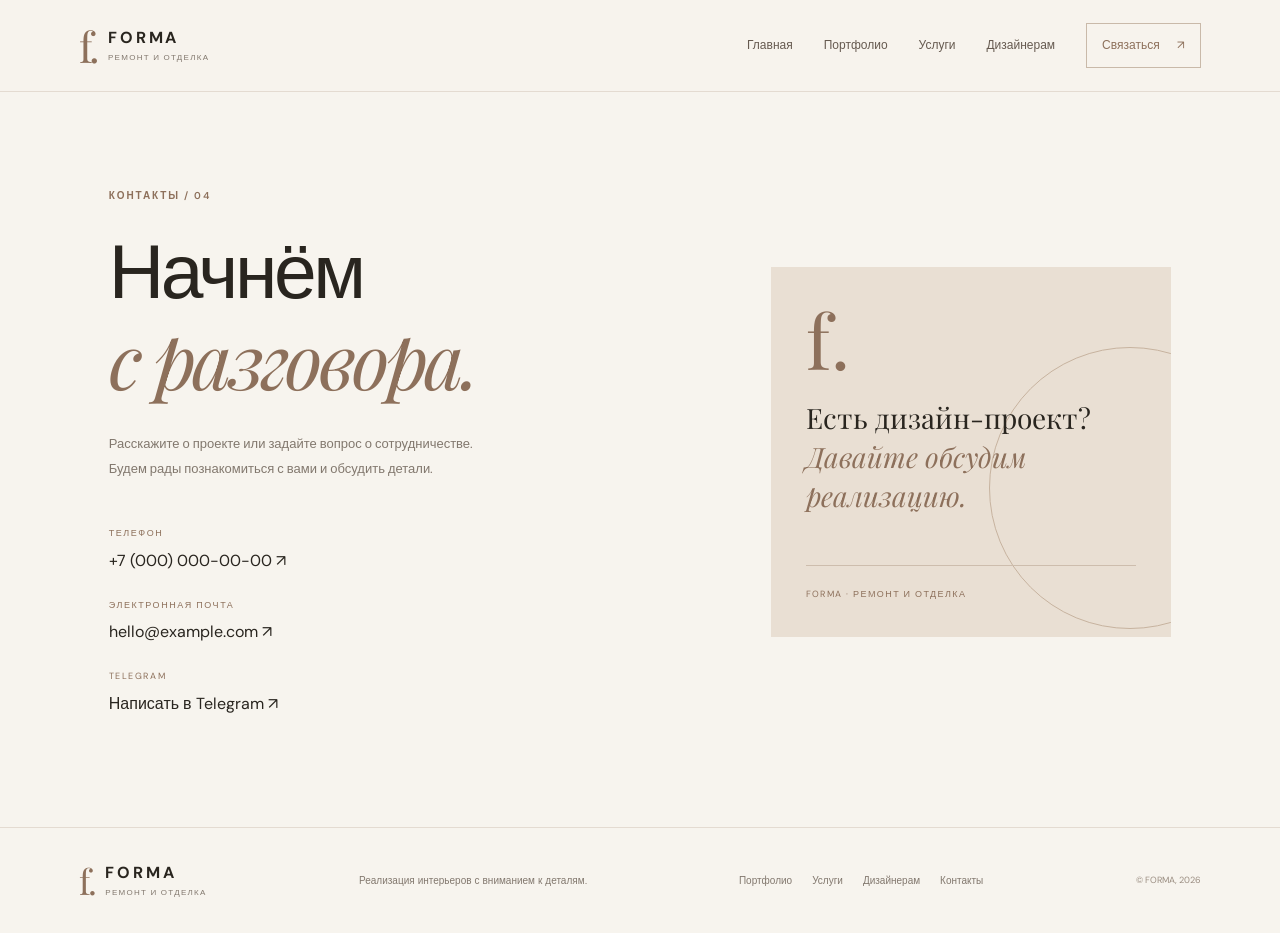
==== contacts.html @ 3640ad29 "Add files via upload" ====
<!doctype html><html lang="ru"><head><meta charset="utf-8"><meta name="viewport" content="width=device-width, initial-scale=1"><title>Контакты — Forma</title><link rel="stylesheet" href="styles.css"></head><body><header class="site-header"><a class="logo" href="index.html"><span class="logo-mark">f.</span><span>FORMA<small>РЕМОНТ И ОТДЕЛКА</small></span></a><button class="menu-toggle" aria-label="Открыть меню" aria-expanded="false">☰</button><nav class="nav"><a href="index.html">Главная</a><a href="portfolio.html">Портфолио</a><a href="services.html">Услуги</a><a href="designers.html">Дизайнерам</a><a class="nav-contact active" href="contacts.html">Связаться <span>↗</span></a></nav></header><main><section class="contact-page section-wrap"><div class="contact-page-copy"><div class="section-kicker">КОНТАКТЫ / 04</div><h1>Начнём<br><em>с разговора.</em></h1><p>Расскажите о проекте или задайте вопрос о сотрудничестве. Будем рады познакомиться с вами и обсудить детали.</p><div class="contact-details"><a href="tel:+70000000000"><span class="contact-label">ТЕЛЕФОН</span><span class="contact-value">+7 (000) 000-00-00 ↗</span></a><a href="mailto:hello@example.com"><span class="contact-label">ЭЛЕКТРОННАЯ ПОЧТА</span><span class="contact-value">hello@example.com ↗</span></a><a href="https://t.me/your_telegram" target="_blank" rel="noopener"><span class="contact-label">TELEGRAM</span><span class="contact-value">Написать в Telegram ↗</span></a></div></div><div class="contact-card"><span class="contact-card-symbol">f.</span><p>Есть дизайн-проект?<br><em>Давайте обсудим реализацию.</em></p><div class="card-line"></div><span class="contact-card-note">FORMA · РЕМОНТ И ОТДЕЛКА</span></div></section></main><footer class="site-footer"><a class="logo logo-footer" href="index.html"><span class="logo-mark">f.</span><span>FORMA<small>РЕМОНТ И ОТДЕЛКА</small></span></a><p>Реализация интерьеров с вниманием к деталям.</p><div class="footer-links"><a href="portfolio.html">Портфолио</a><a href="services.html">Услуги</a><a href="designers.html">Дизайнерам</a><a href="contacts.html">Контакты</a></div><span class="copyright">© FORMA, 2026</span></footer><script src="script.js"></script></body></html>
---- styles.css ----
@import url('https://fonts.googleapis.com/css2?family=DM+Sans:wght@400;500;600;700&family=Playfair+Display:ital,wght@0,400;0,500;1,400;1,500&display=swap');
:root{--cream:#f7f4ee;--paper:#fffdf9;--coffee:#4d3b30;--brown:#8d705b;--taupe:#c7b6a5;--line:#e4dbd1;--ink:#29251f;--muted:#82786e}*{box-sizing:border-box}html{scroll-behavior:smooth}body{margin:0;background:var(--cream);color:var(--ink);font-family:'DM Sans',sans-serif;font-size:15px;line-height:1.7}a{color:inherit;text-decoration:none}.site-header{height:92px;padding:0 6.2%;display:flex;align-items:center;justify-content:space-between;border-bottom:1px solid var(--line);background:rgba(247,244,238,.95);position:relative;z-index:10}.logo{display:flex;align-items:center;gap:12px;font-size:16px;font-weight:700;letter-spacing:.18em;line-height:1.1}.logo-mark{font-family:'Playfair Display',serif;font-size:42px;letter-spacing:-.1em;font-weight:400;color:var(--brown);line-height:1}.logo small{display:block;font-size:8px;letter-spacing:.16em;color:var(--muted);font-weight:500;margin-top:6px}.nav{display:flex;align-items:center;gap:31px;font-size:12px;color:#665a50}.nav a{transition:color .2s}.nav a:hover,.nav a.active{color:var(--brown)}.nav-contact{border:1px solid #c9b9a9;padding:11px 15px}.nav-contact span{margin-left:14px}.menu-toggle{display:none;background:none;border:0;font-size:25px;color:var(--coffee)}.hero{min-height:620px;padding:70px 8.5% 55px;display:grid;grid-template-columns:1fr 1fr;gap:7%;align-items:center}.eyebrow,.section-kicker{font-size:10px;letter-spacing:.19em;color:var(--brown);font-weight:600}.eyebrow{display:flex;align-items:center;gap:10px}.eyebrow span{width:23px;height:1px;background:var(--brown)}h1,h2,h3,p{margin-top:0}h1,h2{font-weight:400;letter-spacing:-.045em;line-height:1.12}h1{font-size:clamp(48px,5.4vw,77px);margin:24px 0}h1 em,h2 em,.contact-value em{font-family:'Playfair Display',serif;font-weight:400;color:var(--brown)}h2{font-size:clamp(34px,4vw,53px);margin:18px 0 25px}h3{font-size:17px;font-weight:500;margin-bottom:5px;letter-spacing:-.02em}.hero-copy{padding:0 0 12px}.hero-text{max-width:440px;color:var(--muted);font-size:14px;line-height:1.9}.hero-actions{display:flex;align-items:center;gap:25px;flex-wrap:wrap;margin-top:31px}.button{display:inline-flex;align-items:center;gap:24px;padding:16px 20px;font-size:11px;letter-spacing:.025em;transition:transform .2s,background .2s}.button:hover{transform:translateY(-2px)}.button span{font-size:16px}.button-dark{background:var(--coffee);color:#fffaf3}.button-dark:hover{background:#392b23}.button-light{background:var(--paper);color:var(--coffee)}.text-link,.underlined-link{font-size:12px;border-bottom:1px solid #b8a391;padding-bottom:6px}.text-link span,.underlined-link span{padding-left:13px;color:var(--brown)}.hero-note{display:flex;align-items:center;gap:13px;margin-top:48px;color:var(--muted);font-size:10px;line-height:1.6}.note-line{height:1px;width:36px;background:var(--taupe)}.hero-visual{position:relative;padding:0 0 35px 25px}.visual-image{height:435px}.image-placeholder{background:linear-gradient(145deg,#e6ddd1,#d2c1ae 55%,#b6a18d);display:flex;align-items:center;justify-content:center;flex-direction:column;gap:9px;text-align:center;color:#725d4c;position:relative;overflow:hidden}.image-placeholder:before,.image-placeholder:after{content:"";position:absolute;border:1px solid rgba(255,255,255,.38);transform:rotate(-15deg);width:65%;height:120%;left:18%;top:-10%}.image-placeholder:after{width:40%;height:90%;left:30%;top:5%;border-color:rgba(95,70,52,.16)}.image-placeholder>*{position:relative;z-index:1}.image-placeholder>span:not(.placeholder-icon){font-size:10px;letter-spacing:.18em;font-weight:600}.image-placeholder small{font-size:10px;opacity:.8}.placeholder-icon{font-size:37px}.visual-caption{display:flex;justify-content:space-between;padding:15px 0;color:var(--muted);font-size:10px}.circle-stamp{position:absolute;right:-18px;top:25px;border-radius:50%;width:100px;height:100px;background:var(--paper);box-shadow:0 6px 30px #59422b15;display:flex;align-items:center;justify-content:center;flex-direction:column;text-align:center;font-size:8px;letter-spacing:.13em;line-height:1.7;color:var(--brown);transform:rotate(8deg)}.circle-stamp b{font-size:17px;font-weight:400}.section-wrap{padding-left:8.5%;padding-right:8.5%}.intro{padding-top:110px;padding-bottom:105px;border-top:1px solid var(--line)}.intro-content{display:grid;grid-template-columns:1fr .75fr;gap:13%;margin-top:25px}.intro-content h2{margin-top:0}.intro-content p{font-size:13px;color:var(--muted);line-height:1.9}.intro-content .underlined-link{display:inline-block;margin-top:13px}.feature-band{background:#e9e0d5;display:grid;grid-template-columns:repeat(4,1fr);padding:35px 8.5%;gap:25px}.feature-band>div{border-right:1px solid #d3c4b5;padding:0 20px;display:flex;align-items:center;gap:17px}.feature-band>div:first-child{padding-left:0}.feature-band>div:last-child{border:0}.feature-symbol{font-family:'Playfair Display',serif;font-size:31px;color:var(--brown)}.feature-band p{font-size:11px;line-height:1.6;margin:0;color:#5e4c3f}.preview-section{padding-top:105px;padding-bottom:110px}.section-heading{display:flex;justify-content:space-between;align-items:end;margin-bottom:35px}.section-heading h2{margin-bottom:0}.section-heading>.underlined-link{margin-bottom:8px}.project-grid{display:grid;grid-template-columns:1.15fr .85fr;gap:25px}.project-image{height:300px}.project-large .project-image{height:365px}.project-meta,.portfolio-caption{display:flex;justify-content:space-between;align-items:flex-start;padding:17px 0;border-bottom:1px solid var(--line)}.project-meta p,.portfolio-caption p{font-size:11px;color:var(--muted);margin:0}.project-meta>span{font-size:20px;color:var(--brown)}.designer-cta{background:var(--coffee);color:#fff8ef;padding:75px 13%;display:grid;grid-template-columns:150px 1fr;gap:40px;align-items:center}.designer-cta .section-kicker{color:#d4bda7}.designer-cta h2{font-size:clamp(34px,4vw,49px)}.designer-cta h2 em{color:#d4bda7}.designer-cta p{color:#d6c8bb;font-size:13px;max-width:470px;margin-bottom:25px}.cta-orbit{width:125px;height:125px;border:1px solid #a88f79;border-radius:50%;display:grid;place-items:center;font-family:'Playfair Display',serif;font-size:70px;color:#d4bda7}.contact-strip{display:flex;justify-content:space-between;align-items:center;padding-top:85px;padding-bottom:85px}.contact-strip h2{margin-bottom:0}.site-footer{padding:35px 6.2%;border-top:1px solid var(--line);display:flex;align-items:center;justify-content:space-between;gap:25px;flex-wrap:wrap}.logo-footer .logo-mark{font-size:35px}.site-footer>p{font-size:10px;color:var(--muted);margin:0}.footer-links{display:flex;gap:20px;font-size:10px;color:var(--muted)}.copyright{font-size:9px;color:#9a8d81}.page-hero{padding-top:95px;padding-bottom:70px}.page-hero h1{font-size:clamp(46px,5.6vw,72px);margin:22px 0}.page-hero>p{max-width:590px;color:var(--muted);font-size:14px;line-height:1.9}.portfolio-grid{display:grid;grid-template-columns:1fr 1fr;gap:40px 25px;padding-bottom:100px}.portfolio-photo{height:350px}.portfolio-item:nth-child(2n) .portfolio-photo{background:linear-gradient(145deg,#ddd4c8,#c3b09c 55%,#a58f7a)}.portfolio-item:nth-child(3n) .portfolio-photo{background:linear-gradient(145deg,#e9e1d7,#d5c3b0 55%,#c0a58c)}.portfolio-caption{align-items:center}.portfolio-caption>span{font-family:'Playfair Display',serif;font-size:24px;color:#b7a391}.bottom-cta{padding-top:55px;padding-bottom:70px;border-top:1px solid var(--line);display:flex;align-items:center;justify-content:space-between;gap:25px}.bottom-cta h2{font-size:35px;margin:0}.services-list{padding-bottom:75px}.service-row{display:grid;grid-template-columns:45px 55px 1fr 25px;gap:20px;align-items:center;padding:25px 0;border-top:1px solid var(--line)}.service-number{font-size:10px;color:var(--brown)}.service-icon{width:48px;height:48px;border:1px solid #d9cabc;border-radius:50%;display:grid;place-items:center;font-size:22px;color:var(--brown)}.service-row p{margin:0;color:var(--muted);font-size:12px;max-width:700px}.service-row h2{font-size:22px;margin:0 0 7px}.service-arrow{color:var(--brown);font-size:20px}.service-note{background:#ece3d8;display:grid;grid-template-columns:50px 1fr auto;gap:25px;align-items:center;padding-top:35px;padding-bottom:35px;margin-bottom:90px}.note-star{font-size:34px;color:var(--brown)}.service-note h2{font-size:24px;margin:0 0 8px}.service-note p{font-size:12px;color:var(--muted);max-width:650px;margin:0}.service-note .underlined-link{white-space:nowrap}.designer-page-hero{padding-bottom:95px}.designer-page-hero>p{max-width:650px;margin-bottom:28px}.partner-section{display:grid;grid-template-columns:.7fr 1.3fr;gap:9%;padding-top:65px;padding-bottom:100px;border-top:1px solid var(--line)}.partner-intro h2{font-size:42px}.partner-intro>p{font-size:12px;line-height:1.9;color:var(--muted)}.partner-list{border-top:1px solid var(--line)}.partner-item{display:grid;grid-template-columns:55px 1fr 20px;gap:18px;align-items:start;padding:24px 0;border-bottom:1px solid var(--line)}.partner-icon{width:44px;height:44px;border-radius:50%;display:grid;place-items:center;background:#ece2d7;color:var(--brown);font-size:21px}.partner-item h3{margin:0 0 6px;font-size:16px}.partner-item p{font-size:12px;color:var(--muted);margin:0;line-height:1.8}.partner-item>span{color:var(--brown)}.partner-item .underlined-link{display:inline-block;margin-top:14px}.partner-quote{background:#e9e0d5;text-align:center;padding:65px 15%}.partner-quote>span{font-family:'Playfair Display',serif;font-size:60px;color:var(--brown);line-height:1}.partner-quote blockquote{font-family:'Playfair Display',serif;font-size:clamp(25px,3vw,38px);line-height:1.35;margin:15px auto 25px;max-width:750px;color:#5c4839}.partner-quote p{font-size:9px;letter-spacing:.18em;color:var(--brown);margin:0}.contact-page{padding-top:95px;padding-bottom:110px;display:grid;grid-template-columns:1fr .75fr;gap:12%;align-items:center}.contact-page h1{font-size:clamp(55px,6vw,78px);margin:25px 0}.contact-page-copy>p{font-size:13px;max-width:400px;color:var(--muted);line-height:1.9}.contact-details{margin-top:45px;display:grid;gap:24px}.contact-details a{display:grid;gap:5px;width:fit-content}.contact-label{font-size:9px;letter-spacing:.17em;color:var(--brown)}.contact-value{font-size:16px}.contact-card{min-height:370px;background:#e9dfd3;padding:35px;display:flex;flex-direction:column;justify-content:space-between;position:relative;overflow:hidden}.contact-card:after{content:"";position:absolute;width:280px;height:280px;border:1px solid #c7b39f;border-radius:50%;right:-100px;top:80px}.contact-card-symbol{font-family:'Playfair Display',serif;font-size:75px;color:var(--brown);line-height:1}.contact-card p{font-family:'Playfair Display',serif;font-size:28px;line-height:1.4;position:relative;z-index:1}.contact-card p em{color:var(--brown)}.card-line{height:1px;background:#cdbdad;width:100%;position:relative;z-index:1}.contact-card-note{font-size:9px;letter-spacing:.16em;color:var(--brown);position:relative;z-index:1}
@media(max-width:900px){.site-header{padding:0 5%;height:78px}.nav{gap:15px}.hero{padding-left:6%;padding-right:6%;gap:4%}.section-wrap{padding-left:6%;padding-right:6%}.feature-band{padding-left:6%;padding-right:6%}.feature-band>div{padding:0 10px;gap:10px}.site-footer{padding-left:5%;padding-right:5%}.nav{font-size:11px}.nav-contact{padding:8px}.partner-section{gap:5%}.contact-page{gap:7%}}
@media(max-width:680px){.site-header{height:75px}.menu-toggle{display:block}.nav{display:none;position:absolute;top:74px;left:0;right:0;background:var(--cream);padding:18px 6% 25px;border-bottom:1px solid var(--line);flex-direction:column;align-items:stretch;gap:0}.nav.open{display:flex}.nav a{padding:13px 0;border-bottom:1px solid var(--line)}.nav .nav-contact{border:0;padding:13px 0}.hero{grid-template-columns:1fr;padding:55px 6% 45px;gap:35px}.hero h1{font-size:55px}.hero-visual{padding-left:0;padding-right:8px}.visual-image{height:340px}.circle-stamp{right:-4px}.intro{padding-top:65px;padding-bottom:65px}.intro-content{grid-template-columns:1fr;gap:10px}.feature-band{grid-template-columns:1fr 1fr;gap:25px;padding-top:30px;padding-bottom:30px}.feature-band>div{border:0;padding:0!important}.preview-section{padding-top:65px;padding-bottom:65px}.section-heading{align-items:start;gap:20px;flex-direction:column}.project-grid{grid-template-columns:1fr;gap:30px}.project-image,.project-large .project-image{height:280px}.designer-cta{padding:55px 7%;grid-template-columns:1fr;gap:25px}.cta-orbit{width:85px;height:85px;font-size:50px}.contact-strip{padding-top:60px;padding-bottom:60px;align-items:flex-start;flex-direction:column}.site-footer{align-items:flex-start;flex-direction:column;gap:17px;padding-top:30px;padding-bottom:30px}.footer-links{flex-wrap:wrap}.page-hero{padding-top:65px;padding-bottom:45px}.page-hero h1{font-size:48px}.portfolio-grid{grid-template-columns:1fr;padding-bottom:60px;gap:30px}.portfolio-photo{height:290px}.bottom-cta{align-items:flex-start;flex-direction:column;padding-top:40px;padding-bottom:50px}.bottom-cta h2{font-size:29px}.service-row{grid-template-columns:28px 43px 1fr;gap:12px;padding:22px 0}.service-icon{width:40px;height:40px;font-size:18px}.service-row h2{font-size:18px}.service-row p{font-size:11px}.service-arrow{display:none}.service-note{grid-template-columns:35px 1fr;gap:14px;margin-bottom:60px}.service-note .underlined-link{grid-column:2;width:fit-content}.service-note h2{font-size:20px}.partner-section{grid-template-columns:1fr;gap:25px;padding-top:50px;padding-bottom:60px}.partner-intro h2{font-size:37px}.partner-item{grid-template-columns:45px 1fr 15px;gap:12px}.partner-icon{width:38px;height:38px}.partner-quote{padding:50px 7%}.contact-page{grid-template-columns:1fr;padding-top:65px;padding-bottom:65px;gap:45px}.contact-page h1{font-size:60px}.contact-card{min-height:300px}.hero-actions{gap:18px}.button{padding:14px 15px}.logo{font-size:14px}}
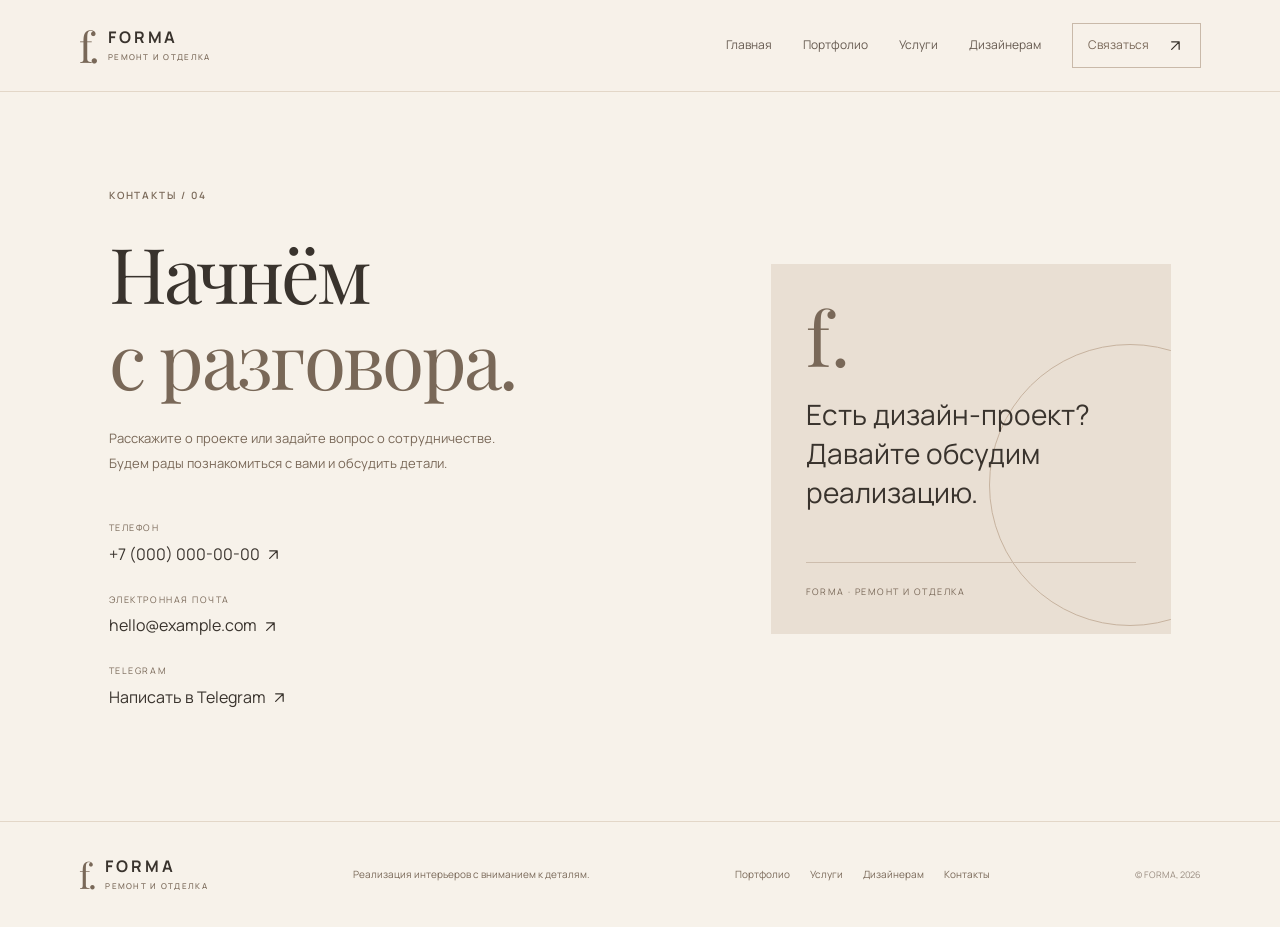
==== commit 2f144bae: "Add files via upload" ====
--- a/contacts.html
+++ b/contacts.html
@@ -1 +1,5 @@
-<!doctype html><html lang="ru"><head><meta charset="utf-8"><meta name="viewport" content="width=device-width, initial-scale=1"><title>Контакты — Forma</title><link rel="stylesheet" href="styles.css"></head><body><header class="site-header"><a class="logo" href="index.html"><span class="logo-mark">f.</span><span>FORMA<small>РЕМОНТ И ОТДЕЛКА</small></span></a><button class="menu-toggle" aria-label="Открыть меню" aria-expanded="false">☰</button><nav class="nav"><a href="index.html">Главная</a><a href="portfolio.html">Портфолио</a><a href="services.html">Услуги</a><a href="designers.html">Дизайнерам</a><a class="nav-contact active" href="contacts.html">Связаться <span>↗</span></a></nav></header><main><section class="contact-page section-wrap"><div class="contact-page-copy"><div class="section-kicker">КОНТАКТЫ / 04</div><h1>Начнём<br><em>с разговора.</em></h1><p>Расскажите о проекте или задайте вопрос о сотрудничестве. Будем рады познакомиться с вами и обсудить детали.</p><div class="contact-details"><a href="tel:+70000000000"><span class="contact-label">ТЕЛЕФОН</span><span class="contact-value">+7 (000) 000-00-00 ↗</span></a><a href="mailto:hello@example.com"><span class="contact-label">ЭЛЕКТРОННАЯ ПОЧТА</span><span class="contact-value">hello@example.com ↗</span></a><a href="https://t.me/your_telegram" target="_blank" rel="noopener"><span class="contact-label">TELEGRAM</span><span class="contact-value">Написать в Telegram ↗</span></a></div></div><div class="contact-card"><span class="contact-card-symbol">f.</span><p>Есть дизайн-проект?<br><em>Давайте обсудим реализацию.</em></p><div class="card-line"></div><span class="contact-card-note">FORMA · РЕМОНТ И ОТДЕЛКА</span></div></section></main><footer class="site-footer"><a class="logo logo-footer" href="index.html"><span class="logo-mark">f.</span><span>FORMA<small>РЕМОНТ И ОТДЕЛКА</small></span></a><p>Реализация интерьеров с вниманием к деталям.</p><div class="footer-links"><a href="portfolio.html">Портфолио</a><a href="services.html">Услуги</a><a href="designers.html">Дизайнерам</a><a href="contacts.html">Контакты</a></div><span class="copyright">© FORMA, 2026</span></footer><script src="script.js"></script></body></html>
+<!doctype html><html lang="ru"><head><meta charset="utf-8"><meta name="viewport" content="width=device-width, initial-scale=1"><title>Контакты — Forma</title><link rel="stylesheet" href="styles.css"></head><body>
+<svg xmlns="http://www.w3.org/2000/svg" style="position:absolute;width:0;height:0;overflow:hidden" aria-hidden="true">
+<symbol id="icon-menu" viewBox="0 0 24 24"><path d="M4 7h16M4 12h16M4 17h16"/></symbol>
+<symbol id="icon-arrow" viewBox="0 0 24 24"><path d="M5 12h13M12 5l7 7-7 7"/></symbol>
+<symbol id="icon-external" viewBox="0 0 24 24"><path d="M8 16 17 7M8 7h9v9"/></symbol></svg><header class="site-header"><a class="logo" href="index.html"><span class="logo-mark">f.</span><span>FORMA<small>РЕМОНТ И ОТДЕЛКА</small></span></a><button class="menu-toggle" aria-label="Открыть меню" aria-expanded="false"><svg class="icon-svg" aria-hidden="true"><use href="#icon-menu"></use></svg></button><nav class="nav"><a href="index.html">Главная</a><a href="portfolio.html">Портфолио</a><a href="services.html">Услуги</a><a href="designers.html">Дизайнерам</a><a class="nav-contact active" href="contacts.html">Связаться <span class="icon-inline" aria-hidden="true"><svg class="icon-svg"><use href="#icon-external"></use></svg></span></a></nav></header><main><section class="contact-page section-wrap"><div class="contact-page-copy"><div class="section-kicker">КОНТАКТЫ / 04</div><h1>Начнём<br><span>с разговора.</span></h1><p>Расскажите о проекте или задайте вопрос о сотрудничестве. Будем рады познакомиться с вами и обсудить детали.</p><div class="contact-details"><a href="tel:+70000000000"><span class="contact-label">ТЕЛЕФОН</span><span class="contact-value">+7 (000) 000-00-00 <svg class="icon-svg" aria-hidden="true"><use href="#icon-external"></use></svg></span></a><a href="mailto:hello@example.com"><span class="contact-label">ЭЛЕКТРОННАЯ ПОЧТА</span><span class="contact-value">hello@example.com <svg class="icon-svg" aria-hidden="true"><use href="#icon-external"></use></svg></span></a><a href="https://t.me/your_telegram" target="_blank" rel="noopener"><span class="contact-label">TELEGRAM</span><span class="contact-value">Написать в Telegram <svg class="icon-svg" aria-hidden="true"><use href="#icon-external"></use></svg></span></a></div></div><div class="contact-card"><span class="contact-card-symbol">f.</span><p>Есть дизайн-проект?<br><span>Давайте обсудим реализацию.</span></p><div class="card-line"></div><span class="contact-card-note">FORMA · РЕМОНТ И ОТДЕЛКА</span></div></section></main><footer class="site-footer"><a class="logo logo-footer" href="index.html"><span class="logo-mark">f.</span><span>FORMA<small>РЕМОНТ И ОТДЕЛКА</small></span></a><p>Реализация интерьеров с вниманием к деталям.</p><div class="footer-links"><a href="portfolio.html">Портфолио</a><a href="services.html">Услуги</a><a href="designers.html">Дизайнерам</a><a href="contacts.html">Контакты</a></div><span class="copyright">© FORMA, 2026</span></footer><script src="script.js"></script></body></html>
--- a/styles.css
+++ b/styles.css
@@ -1,4 +1,20 @@
-@import url('https://fonts.googleapis.com/css2?family=DM+Sans:wght@400;500;600;700&family=Playfair+Display:ital,wght@0,400;0,500;1,400;1,500&display=swap');
-:root{--cream:#f7f4ee;--paper:#fffdf9;--coffee:#4d3b30;--brown:#8d705b;--taupe:#c7b6a5;--line:#e4dbd1;--ink:#29251f;--muted:#82786e}*{box-sizing:border-box}html{scroll-behavior:smooth}body{margin:0;background:var(--cream);color:var(--ink);font-family:'DM Sans',sans-serif;font-size:15px;line-height:1.7}a{color:inherit;text-decoration:none}.site-header{height:92px;padding:0 6.2%;display:flex;align-items:center;justify-content:space-between;border-bottom:1px solid var(--line);background:rgba(247,244,238,.95);position:relative;z-index:10}.logo{display:flex;align-items:center;gap:12px;font-size:16px;font-weight:700;letter-spacing:.18em;line-height:1.1}.logo-mark{font-family:'Playfair Display',serif;font-size:42px;letter-spacing:-.1em;font-weight:400;color:var(--brown);line-height:1}.logo small{display:block;font-size:8px;letter-spacing:.16em;color:var(--muted);font-weight:500;margin-top:6px}.nav{display:flex;align-items:center;gap:31px;font-size:12px;color:#665a50}.nav a{transition:color .2s}.nav a:hover,.nav a.active{color:var(--brown)}.nav-contact{border:1px solid #c9b9a9;padding:11px 15px}.nav-contact span{margin-left:14px}.menu-toggle{display:none;background:none;border:0;font-size:25px;color:var(--coffee)}.hero{min-height:620px;padding:70px 8.5% 55px;display:grid;grid-template-columns:1fr 1fr;gap:7%;align-items:center}.eyebrow,.section-kicker{font-size:10px;letter-spacing:.19em;color:var(--brown);font-weight:600}.eyebrow{display:flex;align-items:center;gap:10px}.eyebrow span{width:23px;height:1px;background:var(--brown)}h1,h2,h3,p{margin-top:0}h1,h2{font-weight:400;letter-spacing:-.045em;line-height:1.12}h1{font-size:clamp(48px,5.4vw,77px);margin:24px 0}h1 em,h2 em,.contact-value em{font-family:'Playfair Display',serif;font-weight:400;color:var(--brown)}h2{font-size:clamp(34px,4vw,53px);margin:18px 0 25px}h3{font-size:17px;font-weight:500;margin-bottom:5px;letter-spacing:-.02em}.hero-copy{padding:0 0 12px}.hero-text{max-width:440px;color:var(--muted);font-size:14px;line-height:1.9}.hero-actions{display:flex;align-items:center;gap:25px;flex-wrap:wrap;margin-top:31px}.button{display:inline-flex;align-items:center;gap:24px;padding:16px 20px;font-size:11px;letter-spacing:.025em;transition:transform .2s,background .2s}.button:hover{transform:translateY(-2px)}.button span{font-size:16px}.button-dark{background:var(--coffee);color:#fffaf3}.button-dark:hover{background:#392b23}.button-light{background:var(--paper);color:var(--coffee)}.text-link,.underlined-link{font-size:12px;border-bottom:1px solid #b8a391;padding-bottom:6px}.text-link span,.underlined-link span{padding-left:13px;color:var(--brown)}.hero-note{display:flex;align-items:center;gap:13px;margin-top:48px;color:var(--muted);font-size:10px;line-height:1.6}.note-line{height:1px;width:36px;background:var(--taupe)}.hero-visual{position:relative;padding:0 0 35px 25px}.visual-image{height:435px}.image-placeholder{background:linear-gradient(145deg,#e6ddd1,#d2c1ae 55%,#b6a18d);display:flex;align-items:center;justify-content:center;flex-direction:column;gap:9px;text-align:center;color:#725d4c;position:relative;overflow:hidden}.image-placeholder:before,.image-placeholder:after{content:"";position:absolute;border:1px solid rgba(255,255,255,.38);transform:rotate(-15deg);width:65%;height:120%;left:18%;top:-10%}.image-placeholder:after{width:40%;height:90%;left:30%;top:5%;border-color:rgba(95,70,52,.16)}.image-placeholder>*{position:relative;z-index:1}.image-placeholder>span:not(.placeholder-icon){font-size:10px;letter-spacing:.18em;font-weight:600}.image-placeholder small{font-size:10px;opacity:.8}.placeholder-icon{font-size:37px}.visual-caption{display:flex;justify-content:space-between;padding:15px 0;color:var(--muted);font-size:10px}.circle-stamp{position:absolute;right:-18px;top:25px;border-radius:50%;width:100px;height:100px;background:var(--paper);box-shadow:0 6px 30px #59422b15;display:flex;align-items:center;justify-content:center;flex-direction:column;text-align:center;font-size:8px;letter-spacing:.13em;line-height:1.7;color:var(--brown);transform:rotate(8deg)}.circle-stamp b{font-size:17px;font-weight:400}.section-wrap{padding-left:8.5%;padding-right:8.5%}.intro{padding-top:110px;padding-bottom:105px;border-top:1px solid var(--line)}.intro-content{display:grid;grid-template-columns:1fr .75fr;gap:13%;margin-top:25px}.intro-content h2{margin-top:0}.intro-content p{font-size:13px;color:var(--muted);line-height:1.9}.intro-content .underlined-link{display:inline-block;margin-top:13px}.feature-band{background:#e9e0d5;display:grid;grid-template-columns:repeat(4,1fr);padding:35px 8.5%;gap:25px}.feature-band>div{border-right:1px solid #d3c4b5;padding:0 20px;display:flex;align-items:center;gap:17px}.feature-band>div:first-child{padding-left:0}.feature-band>div:last-child{border:0}.feature-symbol{font-family:'Playfair Display',serif;font-size:31px;color:var(--brown)}.feature-band p{font-size:11px;line-height:1.6;margin:0;color:#5e4c3f}.preview-section{padding-top:105px;padding-bottom:110px}.section-heading{display:flex;justify-content:space-between;align-items:end;margin-bottom:35px}.section-heading h2{margin-bottom:0}.section-heading>.underlined-link{margin-bottom:8px}.project-grid{display:grid;grid-template-columns:1.15fr .85fr;gap:25px}.project-image{height:300px}.project-large .project-image{height:365px}.project-meta,.portfolio-caption{display:flex;justify-content:space-between;align-items:flex-start;padding:17px 0;border-bottom:1px solid var(--line)}.project-meta p,.portfolio-caption p{font-size:11px;color:var(--muted);margin:0}.project-meta>span{font-size:20px;color:var(--brown)}.designer-cta{background:var(--coffee);color:#fff8ef;padding:75px 13%;display:grid;grid-template-columns:150px 1fr;gap:40px;align-items:center}.designer-cta .section-kicker{color:#d4bda7}.designer-cta h2{font-size:clamp(34px,4vw,49px)}.designer-cta h2 em{color:#d4bda7}.designer-cta p{color:#d6c8bb;font-size:13px;max-width:470px;margin-bottom:25px}.cta-orbit{width:125px;height:125px;border:1px solid #a88f79;border-radius:50%;display:grid;place-items:center;font-family:'Playfair Display',serif;font-size:70px;color:#d4bda7}.contact-strip{display:flex;justify-content:space-between;align-items:center;padding-top:85px;padding-bottom:85px}.contact-strip h2{margin-bottom:0}.site-footer{padding:35px 6.2%;border-top:1px solid var(--line);display:flex;align-items:center;justify-content:space-between;gap:25px;flex-wrap:wrap}.logo-footer .logo-mark{font-size:35px}.site-footer>p{font-size:10px;color:var(--muted);margin:0}.footer-links{display:flex;gap:20px;font-size:10px;color:var(--muted)}.copyright{font-size:9px;color:#9a8d81}.page-hero{padding-top:95px;padding-bottom:70px}.page-hero h1{font-size:clamp(46px,5.6vw,72px);margin:22px 0}.page-hero>p{max-width:590px;color:var(--muted);font-size:14px;line-height:1.9}.portfolio-grid{display:grid;grid-template-columns:1fr 1fr;gap:40px 25px;padding-bottom:100px}.portfolio-photo{height:350px}.portfolio-item:nth-child(2n) .portfolio-photo{background:linear-gradient(145deg,#ddd4c8,#c3b09c 55%,#a58f7a)}.portfolio-item:nth-child(3n) .portfolio-photo{background:linear-gradient(145deg,#e9e1d7,#d5c3b0 55%,#c0a58c)}.portfolio-caption{align-items:center}.portfolio-caption>span{font-family:'Playfair Display',serif;font-size:24px;color:#b7a391}.bottom-cta{padding-top:55px;padding-bottom:70px;border-top:1px solid var(--line);display:flex;align-items:center;justify-content:space-between;gap:25px}.bottom-cta h2{font-size:35px;margin:0}.services-list{padding-bottom:75px}.service-row{display:grid;grid-template-columns:45px 55px 1fr 25px;gap:20px;align-items:center;padding:25px 0;border-top:1px solid var(--line)}.service-number{font-size:10px;color:var(--brown)}.service-icon{width:48px;height:48px;border:1px solid #d9cabc;border-radius:50%;display:grid;place-items:center;font-size:22px;color:var(--brown)}.service-row p{margin:0;color:var(--muted);font-size:12px;max-width:700px}.service-row h2{font-size:22px;margin:0 0 7px}.service-arrow{color:var(--brown);font-size:20px}.service-note{background:#ece3d8;display:grid;grid-template-columns:50px 1fr auto;gap:25px;align-items:center;padding-top:35px;padding-bottom:35px;margin-bottom:90px}.note-star{font-size:34px;color:var(--brown)}.service-note h2{font-size:24px;margin:0 0 8px}.service-note p{font-size:12px;color:var(--muted);max-width:650px;margin:0}.service-note .underlined-link{white-space:nowrap}.designer-page-hero{padding-bottom:95px}.designer-page-hero>p{max-width:650px;margin-bottom:28px}.partner-section{display:grid;grid-template-columns:.7fr 1.3fr;gap:9%;padding-top:65px;padding-bottom:100px;border-top:1px solid var(--line)}.partner-intro h2{font-size:42px}.partner-intro>p{font-size:12px;line-height:1.9;color:var(--muted)}.partner-list{border-top:1px solid var(--line)}.partner-item{display:grid;grid-template-columns:55px 1fr 20px;gap:18px;align-items:start;padding:24px 0;border-bottom:1px solid var(--line)}.partner-icon{width:44px;height:44px;border-radius:50%;display:grid;place-items:center;background:#ece2d7;color:var(--brown);font-size:21px}.partner-item h3{margin:0 0 6px;font-size:16px}.partner-item p{font-size:12px;color:var(--muted);margin:0;line-height:1.8}.partner-item>span{color:var(--brown)}.partner-item .underlined-link{display:inline-block;margin-top:14px}.partner-quote{background:#e9e0d5;text-align:center;padding:65px 15%}.partner-quote>span{font-family:'Playfair Display',serif;font-size:60px;color:var(--brown);line-height:1}.partner-quote blockquote{font-family:'Playfair Display',serif;font-size:clamp(25px,3vw,38px);line-height:1.35;margin:15px auto 25px;max-width:750px;color:#5c4839}.partner-quote p{font-size:9px;letter-spacing:.18em;color:var(--brown);margin:0}.contact-page{padding-top:95px;padding-bottom:110px;display:grid;grid-template-columns:1fr .75fr;gap:12%;align-items:center}.contact-page h1{font-size:clamp(55px,6vw,78px);margin:25px 0}.contact-page-copy>p{font-size:13px;max-width:400px;color:var(--muted);line-height:1.9}.contact-details{margin-top:45px;display:grid;gap:24px}.contact-details a{display:grid;gap:5px;width:fit-content}.contact-label{font-size:9px;letter-spacing:.17em;color:var(--brown)}.contact-value{font-size:16px}.contact-card{min-height:370px;background:#e9dfd3;padding:35px;display:flex;flex-direction:column;justify-content:space-between;position:relative;overflow:hidden}.contact-card:after{content:"";position:absolute;width:280px;height:280px;border:1px solid #c7b39f;border-radius:50%;right:-100px;top:80px}.contact-card-symbol{font-family:'Playfair Display',serif;font-size:75px;color:var(--brown);line-height:1}.contact-card p{font-family:'Playfair Display',serif;font-size:28px;line-height:1.4;position:relative;z-index:1}.contact-card p em{color:var(--brown)}.card-line{height:1px;background:#cdbdad;width:100%;position:relative;z-index:1}.contact-card-note{font-size:9px;letter-spacing:.16em;color:var(--brown);position:relative;z-index:1}
+@import url('https://fonts.googleapis.com/css2?family=Manrope:wght@400;500;600;700;800&family=Playfair+Display:wght@400;500;600&display=swap');
+:root{--cream:#F7F2EA;--paper:#FFFCF7;--coffee:#39332D;--brown:#796858;--taupe:#C5A88A;--line:#E3D7C8;--ink:#39332D;--muted:#796858;--sand:#E8D9C7}*{box-sizing:border-box}html{scroll-behavior:smooth}body{margin:0;background:var(--cream);color:var(--ink);font-family:'Manrope',sans-serif;font-size:15px;line-height:1.7}a{color:inherit;text-decoration:none}.site-header{height:92px;padding:0 6.2%;display:flex;align-items:center;justify-content:space-between;border-bottom:1px solid var(--line);background:rgba(247,242,234,.96);position:relative;z-index:10}.logo{display:flex;align-items:center;gap:12px;font-size:16px;font-weight:700;letter-spacing:.18em;line-height:1.1}.logo-mark{font-family:'Manrope',sans-serif;font-size:42px;letter-spacing:-.1em;font-weight:400;color:var(--brown);line-height:1}.logo small{display:block;font-size:8px;letter-spacing:.16em;color:var(--muted);font-weight:500;margin-top:6px}.nav{display:flex;align-items:center;gap:31px;font-size:12px;color:#665a50}.nav a{transition:color .2s}.nav a:hover,.nav a.active{color:var(--brown)}.nav-contact{border:1px solid #c9b9a9;padding:11px 15px}.nav-contact span{margin-left:14px}.menu-toggle{display:none;background:none;border:0;font-size:25px;color:var(--coffee)}.hero{min-height:620px;padding:70px 8.5% 55px;display:grid;grid-template-columns:1fr 1fr;gap:7%;align-items:center}.eyebrow,.section-kicker{font-size:10px;letter-spacing:.19em;color:var(--brown);font-weight:600}.eyebrow{display:flex;align-items:center;gap:10px}.eyebrow span{width:23px;height:1px;background:var(--brown)}h1,h2,h3,p{margin-top:0}h1,h2{font-family:'Playfair Display',serif;font-weight:400;letter-spacing:-.035em;line-height:1.12}h1{font-size:clamp(48px,5.4vw,77px);margin:24px 0}h1 em,h2 em,h1 span,h2 span,.contact-value em{font-family:'Playfair Display',serif;font-weight:400;font-style:normal;color:var(--brown)}h2{font-size:clamp(34px,4vw,53px);margin:18px 0 25px}h3{font-size:17px;font-weight:500;margin-bottom:5px;letter-spacing:-.02em}.hero-copy{padding:0 0 12px}.hero-text{max-width:440px;color:var(--muted);font-size:14px;line-height:1.9}.hero-actions{display:flex;align-items:center;gap:25px;flex-wrap:wrap;margin-top:31px}.button{display:inline-flex;align-items:center;gap:24px;padding:16px 20px;font-size:11px;letter-spacing:.025em;transition:transform .2s,background .2s}.button:hover{transform:translateY(-2px)}.button span{font-size:16px}.button-dark{background:var(--coffee);color:#F7F2EA}.button-dark:hover{background:#2E2924}.button-light{background:var(--paper);color:var(--coffee)}.text-link,.underlined-link{font-size:12px;border-bottom:1px solid #b8a391;padding-bottom:6px}.text-link span,.underlined-link span{padding-left:13px;color:var(--brown)}.hero-note{display:flex;align-items:center;gap:13px;margin-top:48px;color:var(--muted);font-size:10px;line-height:1.6}.note-line{height:1px;width:36px;background:var(--taupe)}.hero-visual{position:relative;padding:0 0 35px 25px}.visual-image{height:435px}.image-placeholder{background:linear-gradient(145deg,#e6ddd1,#d2c1ae 55%,#b6a18d);display:flex;align-items:center;justify-content:center;flex-direction:column;gap:9px;text-align:center;color:#725d4c;position:relative;overflow:hidden}.image-placeholder:before,.image-placeholder:after{content:"";position:absolute;border:1px solid rgba(255,255,255,.38);transform:rotate(-15deg);width:65%;height:120%;left:18%;top:-10%}.image-placeholder:after{width:40%;height:90%;left:30%;top:5%;border-color:rgba(95,70,52,.16)}.image-placeholder>*{position:relative;z-index:1}.image-placeholder>span:not(.placeholder-icon){font-size:10px;letter-spacing:.18em;font-weight:600}.image-placeholder small{font-size:10px;opacity:.8}.placeholder-icon{font-size:37px}.icon-svg{width:20px;height:20px;display:block;fill:none;stroke:currentColor;stroke-width:1.5;stroke-linecap:round;stroke-linejoin:round}.icon-inline{display:inline-flex;vertical-align:middle;align-items:center;justify-content:center}.feature-symbol .icon-svg{width:30px;height:30px}.service-icon .icon-svg,.partner-icon .icon-svg{width:22px;height:22px}.service-arrow .icon-svg,.partner-item>.icon-inline .icon-svg,.project-meta>.icon-inline .icon-svg{width:18px;height:18px}.note-star .icon-svg{width:30px;height:30px}.placeholder-icon .icon-svg{width:38px;height:38px}.visual-caption{display:flex;justify-content:space-between;padding:15px 0;color:var(--muted);font-size:10px}.circle-stamp{position:absolute;right:-18px;top:25px;border-radius:50%;width:100px;height:100px;background:var(--paper);box-shadow:0 6px 30px #59422b15;display:flex;align-items:center;justify-content:center;flex-direction:column;text-align:center;font-size:8px;letter-spacing:.13em;line-height:1.7;color:var(--brown);transform:rotate(8deg)}.circle-stamp b{font-size:17px;font-weight:400}.section-wrap{padding-left:8.5%;padding-right:8.5%}.intro{padding-top:110px;padding-bottom:105px;border-top:1px solid var(--line)}.intro-content{display:grid;grid-template-columns:1fr .75fr;gap:13%;margin-top:25px}.intro-content h2{margin-top:0}.intro-content p{font-size:13px;color:var(--muted);line-height:1.9}.intro-content .underlined-link{display:inline-block;margin-top:13px}.feature-band{background:#E8D9C7;display:grid;grid-template-columns:repeat(4,1fr);padding:35px 8.5%;gap:25px}.feature-band>div{border-right:1px solid #D4C1AC;padding:0 20px;display:flex;align-items:center;gap:17px}.feature-band>div:first-child{padding-left:0}.feature-band>div:last-child{border:0}.feature-symbol{font-family:'Manrope',sans-serif;font-size:31px;color:var(--brown)}.feature-band p{font-size:11px;line-height:1.6;margin:0;color:#5e4c3f}.preview-section{padding-top:105px;padding-bottom:110px}.section-heading{display:flex;justify-content:space-between;align-items:end;margin-bottom:35px}.section-heading h2{margin-bottom:0}.section-heading>.underlined-link{margin-bottom:8px}.project-grid{display:grid;grid-template-columns:1.15fr .85fr;gap:25px}.project-image{height:300px}.project-large .project-image{height:365px}.project-meta,.portfolio-caption{display:flex;justify-content:space-between;align-items:flex-start;padding:17px 0;border-bottom:1px solid var(--line)}.project-meta p,.portfolio-caption p{font-size:11px;color:var(--muted);margin:0}.project-meta>span{font-size:20px;color:var(--brown)}.designer-cta{background:var(--coffee);color:#fff8ef;padding:75px 13%;display:grid;grid-template-columns:150px 1fr;gap:40px;align-items:center}.designer-cta .section-kicker{color:#d4bda7}.designer-cta h2{font-size:clamp(34px,4vw,49px)}.designer-cta h2 em{color:#d4bda7}.designer-cta p{color:#d6c8bb;font-size:13px;max-width:470px;margin-bottom:25px}.cta-orbit{width:125px;height:125px;border:1px solid #a88f79;border-radius:50%;display:grid;place-items:center;font-family:'Manrope',sans-serif;font-size:70px;color:#d4bda7}.contact-strip{display:flex;justify-content:space-between;align-items:center;padding-top:85px;padding-bottom:85px}.contact-strip h2{margin-bottom:0}.site-footer{padding:35px 6.2%;border-top:1px solid var(--line);display:flex;align-items:center;justify-content:space-between;gap:25px;flex-wrap:wrap}.logo-footer .logo-mark{font-size:35px}.site-footer>p{font-size:10px;color:var(--muted);margin:0}.footer-links{display:flex;gap:20px;font-size:10px;color:var(--muted)}.copyright{font-size:9px;color:#9a8d81}.page-hero{padding-top:95px;padding-bottom:70px}.page-hero h1{font-size:clamp(46px,5.6vw,72px);margin:22px 0}.page-hero>p{max-width:590px;color:var(--muted);font-size:14px;line-height:1.9}.portfolio-grid{display:grid;grid-template-columns:1fr 1fr;gap:40px 25px;padding-bottom:100px}.portfolio-photo{height:350px}.portfolio-item:nth-child(2n) .portfolio-photo{background:linear-gradient(145deg,#ddd4c8,#c3b09c 55%,#a58f7a)}.portfolio-item:nth-child(3n) .portfolio-photo{background:linear-gradient(145deg,#e9e1d7,#d5c3b0 55%,#c0a58c)}.portfolio-caption{align-items:center}.portfolio-caption>span{font-family:'Manrope',sans-serif;font-size:24px;color:#b7a391}.bottom-cta{padding-top:55px;padding-bottom:70px;border-top:1px solid var(--line);display:flex;align-items:center;justify-content:space-between;gap:25px}.bottom-cta h2{font-size:35px;margin:0}.services-list{padding-bottom:75px}.service-row{display:grid;grid-template-columns:45px 55px 1fr 25px;gap:20px;align-items:center;padding:25px 0;border-top:1px solid var(--line)}.service-number{font-size:10px;color:var(--brown)}.service-icon{width:48px;height:48px;border:1px solid #d9cabc;border-radius:50%;display:grid;place-items:center;font-size:22px;color:var(--brown)}.service-row p{margin:0;color:var(--muted);font-size:12px;max-width:700px}.service-row h2{font-size:22px;margin:0 0 7px}.service-arrow{color:var(--brown);font-size:20px}.service-note{background:#ece3d8;display:grid;grid-template-columns:50px 1fr auto;gap:25px;align-items:center;padding-top:35px;padding-bottom:35px;margin-bottom:90px}.note-star{font-size:34px;color:var(--brown)}.service-note h2{font-size:24px;margin:0 0 8px}.service-note p{font-size:12px;color:var(--muted);max-width:650px;margin:0}.service-note .underlined-link{white-space:nowrap}.designer-page-hero{padding-bottom:95px}.designer-page-hero>p{max-width:650px;margin-bottom:28px}.partner-section{display:grid;grid-template-columns:.7fr 1.3fr;gap:9%;padding-top:65px;padding-bottom:100px;border-top:1px solid var(--line)}.partner-intro h2{font-size:42px}.partner-intro>p{font-size:12px;line-height:1.9;color:var(--muted)}.partner-list{border-top:1px solid var(--line)}.partner-item{display:grid;grid-template-columns:55px 1fr 20px;gap:18px;align-items:start;padding:24px 0;border-bottom:1px solid var(--line)}.partner-icon{width:44px;height:44px;border-radius:50%;display:grid;place-items:center;background:#ece2d7;color:var(--brown);font-size:21px}.partner-item h3{margin:0 0 6px;font-size:16px}.partner-item p{font-size:12px;color:var(--muted);margin:0;line-height:1.8}.partner-item>span{color:var(--brown)}.partner-item .underlined-link{display:inline-block;margin-top:14px}.partner-quote{background:#E8D9C7;text-align:center;padding:65px 15%}.partner-quote>span{font-family:'Manrope',sans-serif;font-size:60px;color:var(--brown);line-height:1}.partner-quote blockquote{font-family:'Manrope',sans-serif;font-size:clamp(25px,3vw,38px);line-height:1.35;margin:15px auto 25px;max-width:750px;color:#5c4839}.partner-quote p{font-size:9px;letter-spacing:.18em;color:var(--brown);margin:0}.contact-page{padding-top:95px;padding-bottom:110px;display:grid;grid-template-columns:1fr .75fr;gap:12%;align-items:center}.contact-page h1{font-size:clamp(55px,6vw,78px);margin:25px 0}.contact-page-copy>p{font-size:13px;max-width:400px;color:var(--muted);line-height:1.9}.contact-details{margin-top:45px;display:grid;gap:24px}.contact-details a{display:grid;gap:5px;width:fit-content}.contact-label{font-size:9px;letter-spacing:.17em;color:var(--brown)}.contact-value{font-size:16px}.contact-card{min-height:370px;background:#e9dfd3;padding:35px;display:flex;flex-direction:column;justify-content:space-between;position:relative;overflow:hidden}.contact-card:after{content:"";position:absolute;width:280px;height:280px;border:1px solid #c7b39f;border-radius:50%;right:-100px;top:80px}.contact-card-symbol{font-family:'Manrope',sans-serif;font-size:75px;color:var(--brown);line-height:1}.contact-card p{font-family:'Manrope',sans-serif;font-size:28px;line-height:1.4;position:relative;z-index:1}.contact-card p em{color:var(--brown)}.card-line{height:1px;background:#cdbdad;width:100%;position:relative;z-index:1}.contact-card-note{font-size:9px;letter-spacing:.16em;color:var(--brown);position:relative;z-index:1}
 @media(max-width:900px){.site-header{padding:0 5%;height:78px}.nav{gap:15px}.hero{padding-left:6%;padding-right:6%;gap:4%}.section-wrap{padding-left:6%;padding-right:6%}.feature-band{padding-left:6%;padding-right:6%}.feature-band>div{padding:0 10px;gap:10px}.site-footer{padding-left:5%;padding-right:5%}.nav{font-size:11px}.nav-contact{padding:8px}.partner-section{gap:5%}.contact-page{gap:7%}}
 @media(max-width:680px){.site-header{height:75px}.menu-toggle{display:block}.nav{display:none;position:absolute;top:74px;left:0;right:0;background:var(--cream);padding:18px 6% 25px;border-bottom:1px solid var(--line);flex-direction:column;align-items:stretch;gap:0}.nav.open{display:flex}.nav a{padding:13px 0;border-bottom:1px solid var(--line)}.nav .nav-contact{border:0;padding:13px 0}.hero{grid-template-columns:1fr;padding:55px 6% 45px;gap:35px}.hero h1{font-size:55px}.hero-visual{padding-left:0;padding-right:8px}.visual-image{height:340px}.circle-stamp{right:-4px}.intro{padding-top:65px;padding-bottom:65px}.intro-content{grid-template-columns:1fr;gap:10px}.feature-band{grid-template-columns:1fr 1fr;gap:25px;padding-top:30px;padding-bottom:30px}.feature-band>div{border:0;padding:0!important}.preview-section{padding-top:65px;padding-bottom:65px}.section-heading{align-items:start;gap:20px;flex-direction:column}.project-grid{grid-template-columns:1fr;gap:30px}.project-image,.project-large .project-image{height:280px}.designer-cta{padding:55px 7%;grid-template-columns:1fr;gap:25px}.cta-orbit{width:85px;height:85px;font-size:50px}.contact-strip{padding-top:60px;padding-bottom:60px;align-items:flex-start;flex-direction:column}.site-footer{align-items:flex-start;flex-direction:column;gap:17px;padding-top:30px;padding-bottom:30px}.footer-links{flex-wrap:wrap}.page-hero{padding-top:65px;padding-bottom:45px}.page-hero h1{font-size:48px}.portfolio-grid{grid-template-columns:1fr;padding-bottom:60px;gap:30px}.portfolio-photo{height:290px}.bottom-cta{align-items:flex-start;flex-direction:column;padding-top:40px;padding-bottom:50px}.bottom-cta h2{font-size:29px}.service-row{grid-template-columns:28px 43px 1fr;gap:12px;padding:22px 0}.service-icon{width:40px;height:40px;font-size:18px}.service-row h2{font-size:18px}.service-row p{font-size:11px}.service-arrow{display:none}.service-note{grid-template-columns:35px 1fr;gap:14px;margin-bottom:60px}.service-note .underlined-link{grid-column:2;width:fit-content}.service-note h2{font-size:20px}.partner-section{grid-template-columns:1fr;gap:25px;padding-top:50px;padding-bottom:60px}.partner-intro h2{font-size:37px}.partner-item{grid-template-columns:45px 1fr 15px;gap:12px}.partner-icon{width:38px;height:38px}.partner-quote{padding:50px 7%}.contact-page{grid-template-columns:1fr;padding-top:65px;padding-bottom:65px;gap:45px}.contact-page h1{font-size:60px}.contact-card{min-height:300px}.hero-actions{gap:18px}.button{padding:14px 15px}.logo{font-size:14px}}
+
+/* Общие настройки типографики: без курсива, тёплая нейтральная палитра */
+html, body, body * { font-style: normal; }
+
+.icon-svg{display:inline-block;width:20px;height:20px;vertical-align:middle;color:var(--coffee);fill:none}
+.icon-inline{display:inline-flex;align-items:center;justify-content:center}
+.menu-toggle .icon-svg{width:24px;height:24px}
+.feature-symbol,.partner-icon,.service-icon{color:var(--coffee)}
+
+/* FORMA typography and icon consistency */
+html,body,body *{font-style:normal}
+.logo-mark,.cta-orbit,.contact-card-symbol{font-family:'Playfair Display',serif}
+
+/* FORMA: project portfolio */
+.works-grid{display:grid;grid-template-columns:repeat(2,minmax(0,1fr));gap:54px 28px;padding-bottom:100px}
+.work-card{color:inherit;text-decoration:none;display:block}.work-card:first-child{grid-column:span 2}.work-image{position:relative;overflow:hidden;background:#e8d9c7;aspect-ratio:1.34}.work-card:first-child .work-image{aspect-ratio:2.05}.work-image img{display:block;width:100%;height:100%;object-fit:cover;transition:transform .5s}.work-card:hover img{transform:scale(1.025)}.work-open{position:absolute;right:18px;bottom:18px;background:#f7f2ea;padding:12px 18px;font-size:13px;color:#39332d}.work-info{padding:20px 2px}.work-index{font-size:11px;letter-spacing:.17em;color:#796858}.work-info h2{font-size:clamp(23px,2.6vw,35px);line-height:1.2;margin:10px 0}.work-info p{color:#796858;margin:0}.project-hero{padding-top:60px}.back-link{display:inline-block;margin-bottom:45px;color:#796858;text-decoration:none}.project-hero h1{max-width:900px;line-height:1.1;margin:20px 0}.project-sub{font-weight:700;color:#796858}.project-description{max-width:690px;line-height:1.8;margin:20px 0 45px}.project-cover{width:100%;max-height:690px;object-fit:cover;display:block}.project-section{padding-top:80px}.project-section .section-kicker{margin-bottom:22px}.project-gallery{display:grid;grid-template-columns:repeat(2,minmax(0,1fr));gap:15px}.gallery-tile{display:block;overflow:hidden;background:#e8d9c7}.gallery-tile img{width:100%;height:100%;max-height:720px;min-height:250px;object-fit:cover;display:block;transition:transform .3s}.gallery-tile:hover img{transform:scale(1.015)}.project-next{display:flex;justify-content:space-between;gap:20px;padding-top:65px;padding-bottom:85px}.project-next a{color:#39332d;text-decoration:none;border-bottom:1px solid #c5a88a;padding-bottom:9px}@media(max-width:700px){.works-grid{grid-template-columns:1fr;gap:28px}.work-card:first-child{grid-column:auto}.work-card:first-child .work-image,.work-image{aspect-ratio:1.12}.project-gallery{grid-template-columns:1fr}.gallery-tile img{max-height:none;min-height:0;height:auto}.project-next{flex-direction:column}.project-hero{padding-top:28px}}
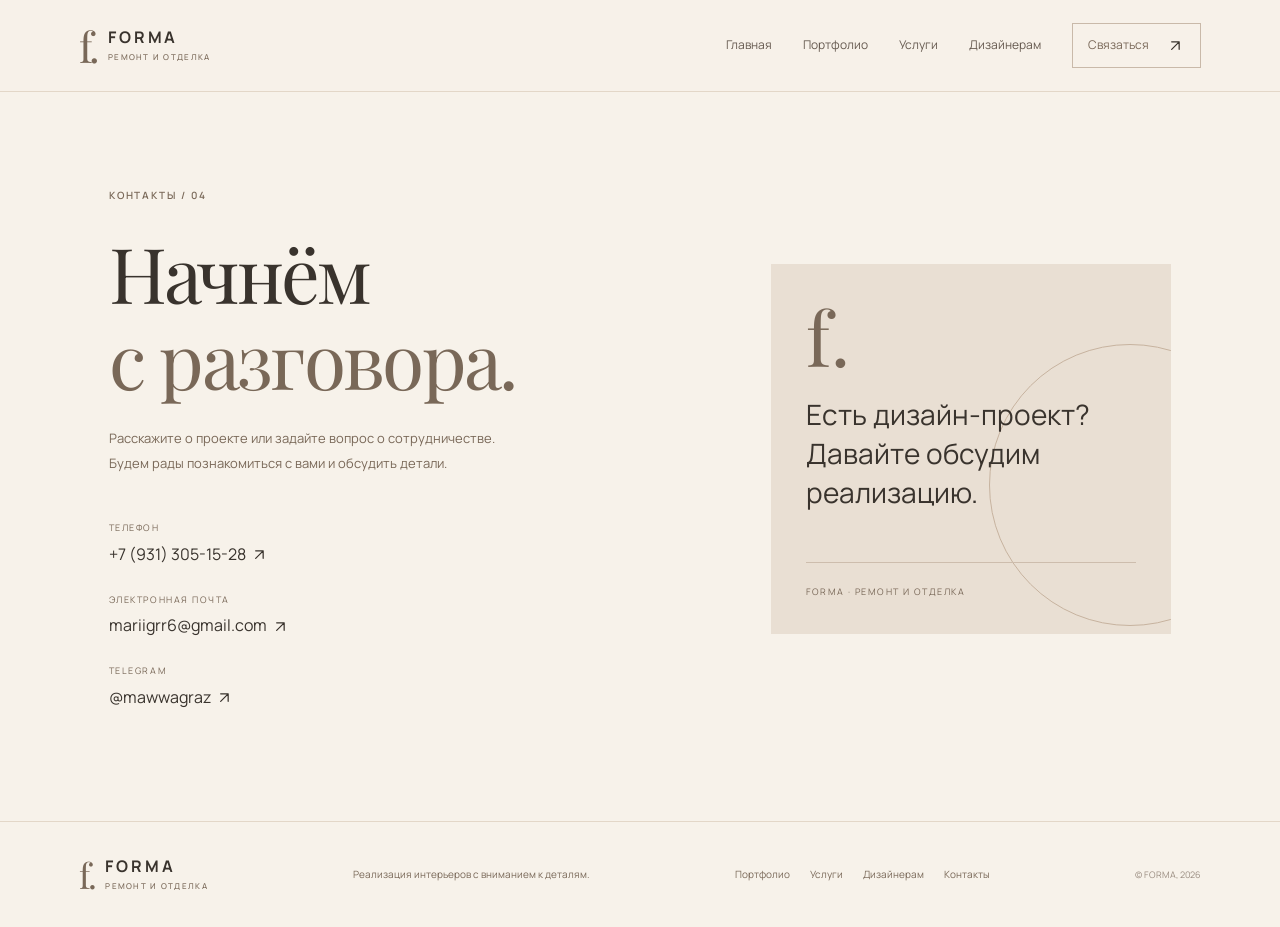
==== commit 244effba: "Update contacts.html" ====
--- a/contacts.html
+++ b/contacts.html
@@ -2,4 +2,4 @@
 <svg xmlns="http://www.w3.org/2000/svg" style="position:absolute;width:0;height:0;overflow:hidden" aria-hidden="true">
 <symbol id="icon-menu" viewBox="0 0 24 24"><path d="M4 7h16M4 12h16M4 17h16"/></symbol>
 <symbol id="icon-arrow" viewBox="0 0 24 24"><path d="M5 12h13M12 5l7 7-7 7"/></symbol>
-<symbol id="icon-external" viewBox="0 0 24 24"><path d="M8 16 17 7M8 7h9v9"/></symbol></svg><header class="site-header"><a class="logo" href="index.html"><span class="logo-mark">f.</span><span>FORMA<small>РЕМОНТ И ОТДЕЛКА</small></span></a><button class="menu-toggle" aria-label="Открыть меню" aria-expanded="false"><svg class="icon-svg" aria-hidden="true"><use href="#icon-menu"></use></svg></button><nav class="nav"><a href="index.html">Главная</a><a href="portfolio.html">Портфолио</a><a href="services.html">Услуги</a><a href="designers.html">Дизайнерам</a><a class="nav-contact active" href="contacts.html">Связаться <span class="icon-inline" aria-hidden="true"><svg class="icon-svg"><use href="#icon-external"></use></svg></span></a></nav></header><main><section class="contact-page section-wrap"><div class="contact-page-copy"><div class="section-kicker">КОНТАКТЫ / 04</div><h1>Начнём<br><span>с разговора.</span></h1><p>Расскажите о проекте или задайте вопрос о сотрудничестве. Будем рады познакомиться с вами и обсудить детали.</p><div class="contact-details"><a href="tel:+70000000000"><span class="contact-label">ТЕЛЕФОН</span><span class="contact-value">+7 (000) 000-00-00 <svg class="icon-svg" aria-hidden="true"><use href="#icon-external"></use></svg></span></a><a href="mailto:hello@example.com"><span class="contact-label">ЭЛЕКТРОННАЯ ПОЧТА</span><span class="contact-value">hello@example.com <svg class="icon-svg" aria-hidden="true"><use href="#icon-external"></use></svg></span></a><a href="https://t.me/your_telegram" target="_blank" rel="noopener"><span class="contact-label">TELEGRAM</span><span class="contact-value">Написать в Telegram <svg class="icon-svg" aria-hidden="true"><use href="#icon-external"></use></svg></span></a></div></div><div class="contact-card"><span class="contact-card-symbol">f.</span><p>Есть дизайн-проект?<br><span>Давайте обсудим реализацию.</span></p><div class="card-line"></div><span class="contact-card-note">FORMA · РЕМОНТ И ОТДЕЛКА</span></div></section></main><footer class="site-footer"><a class="logo logo-footer" href="index.html"><span class="logo-mark">f.</span><span>FORMA<small>РЕМОНТ И ОТДЕЛКА</small></span></a><p>Реализация интерьеров с вниманием к деталям.</p><div class="footer-links"><a href="portfolio.html">Портфолио</a><a href="services.html">Услуги</a><a href="designers.html">Дизайнерам</a><a href="contacts.html">Контакты</a></div><span class="copyright">© FORMA, 2026</span></footer><script src="script.js"></script></body></html>
+<symbol id="icon-external" viewBox="0 0 24 24"><path d="M8 16 17 7M8 7h9v9"/></symbol></svg><header class="site-header"><a class="logo" href="index.html"><span class="logo-mark">f.</span><span>FORMA<small>РЕМОНТ И ОТДЕЛКА</small></span></a><button class="menu-toggle" aria-label="Открыть меню" aria-expanded="false"><svg class="icon-svg" aria-hidden="true"><use href="#icon-menu"></use></svg></button><nav class="nav"><a href="index.html">Главная</a><a href="portfolio.html">Портфолио</a><a href="services.html">Услуги</a><a href="designers.html">Дизайнерам</a><a class="nav-contact active" href="contacts.html">Связаться <span class="icon-inline" aria-hidden="true"><svg class="icon-svg"><use href="#icon-external"></use></svg></span></a></nav></header><main><section class="contact-page section-wrap"><div class="contact-page-copy"><div class="section-kicker">КОНТАКТЫ / 04</div><h1>Начнём<br><span>с разговора.</span></h1><p>Расскажите о проекте или задайте вопрос о сотрудничестве. Будем рады познакомиться с вами и обсудить детали.</p><div class="contact-details"><a href="tel:+79313051528"><span class="contact-label">ТЕЛЕФОН</span><span class="contact-value">+7 (931) 305-15-28 <svg class="icon-svg" aria-hidden="true"><use href="#icon-external"></use></svg></span></a><a href="mailto:mariigrr6@gmail.com"><span class="contact-label">ЭЛЕКТРОННАЯ ПОЧТА</span><span class="contact-value">mariigrr6@gmail.com <svg class="icon-svg" aria-hidden="true"><use href="#icon-external"></use></svg></span></a><a href="https://t.me/mawwagraz" target="_blank" rel="noopener"><span class="contact-label">TELEGRAM</span><span class="contact-value">@mawwagraz <svg class="icon-svg" aria-hidden="true"><use href="#icon-external"></use></svg></span></a></div></div><div class="contact-card"><span class="contact-card-symbol">f.</span><p>Есть дизайн-проект?<br><span>Давайте обсудим реализацию.</span></p><div class="card-line"></div><span class="contact-card-note">FORMA · РЕМОНТ И ОТДЕЛКА</span></div></section></main><footer class="site-footer"><a class="logo logo-footer" href="index.html"><span class="logo-mark">f.</span><span>FORMA<small>РЕМОНТ И ОТДЕЛКА</small></span></a><p>Реализация интерьеров с вниманием к деталям.</p><div class="footer-links"><a href="portfolio.html">Портфолио</a><a href="services.html">Услуги</a><a href="designers.html">Дизайнерам</a><a href="contacts.html">Контакты</a></div><span class="copyright">© FORMA, 2026</span></footer><script src="script.js"></script></body></html>
